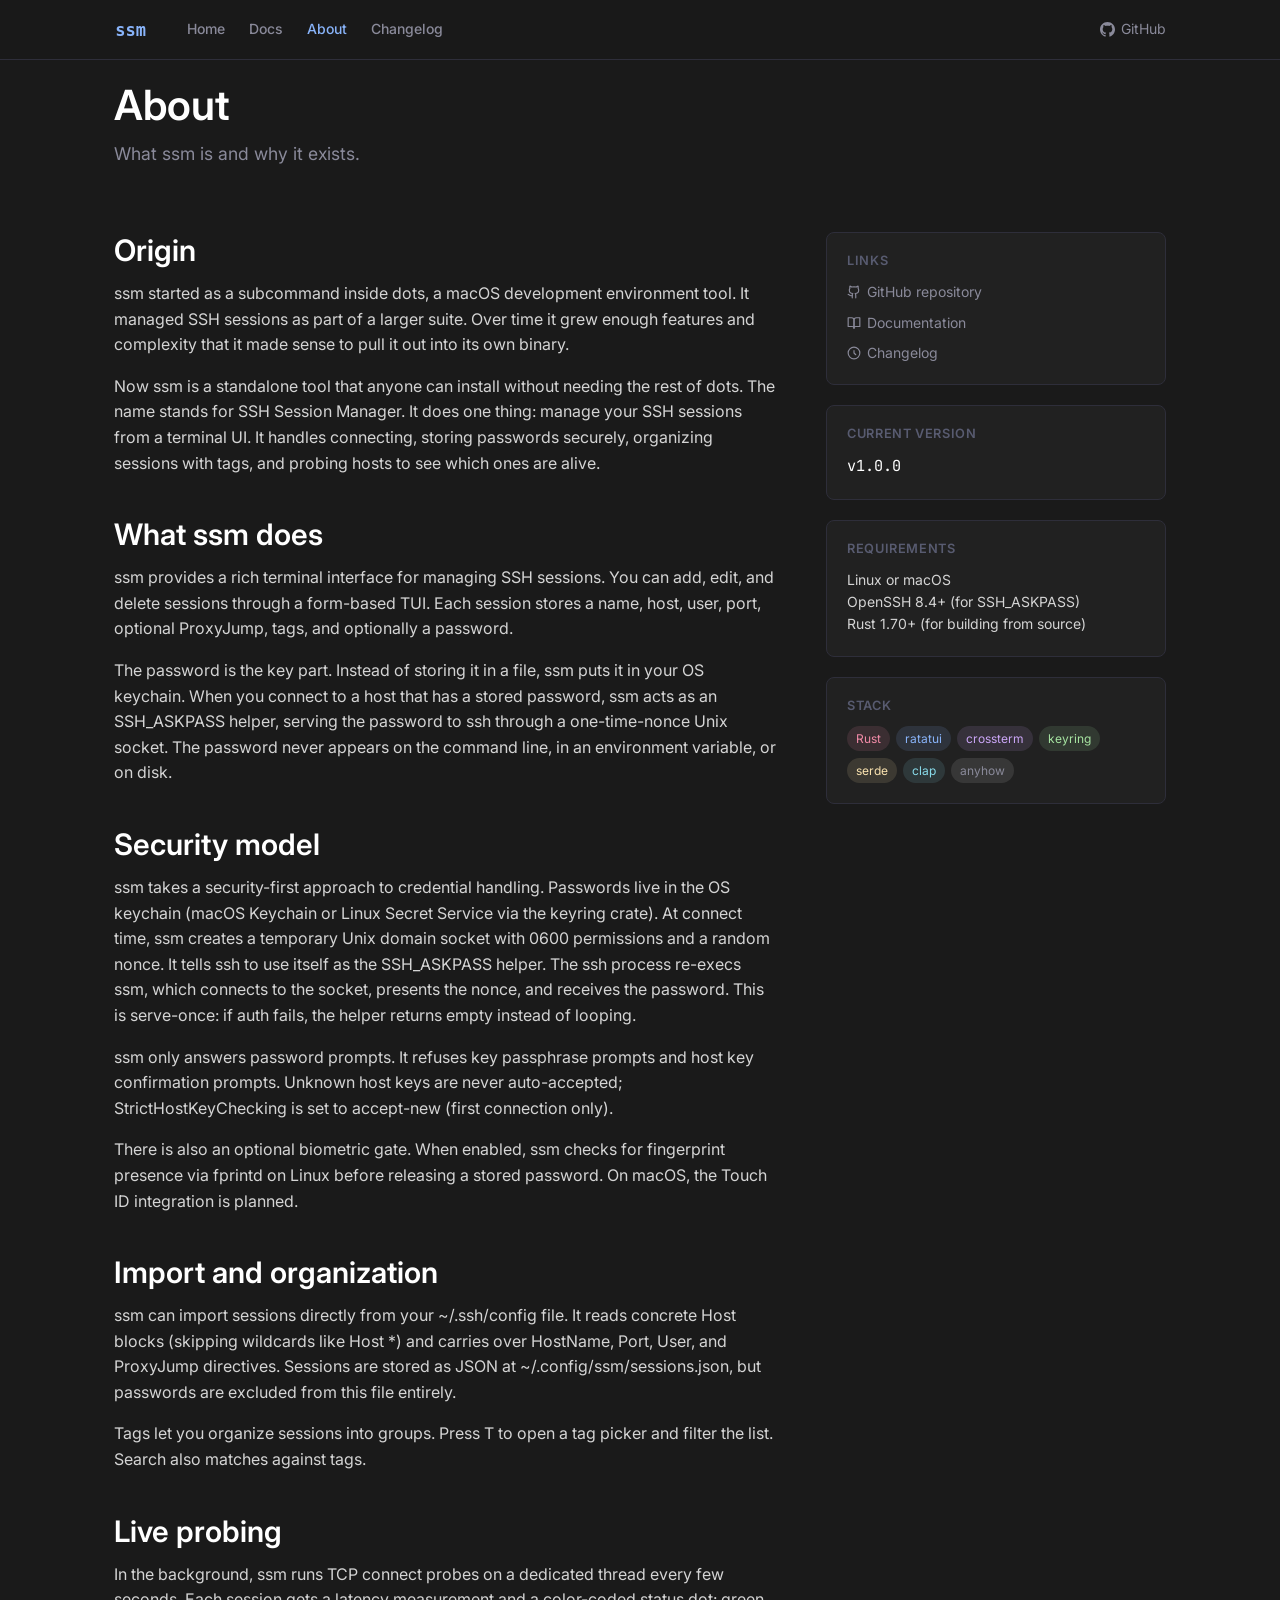
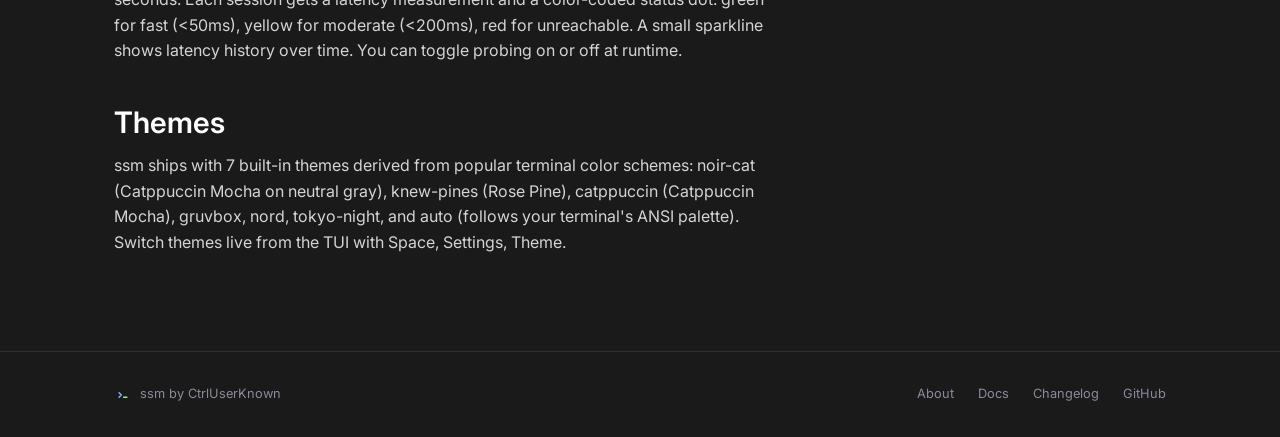
==== site/about.html @ 3d053a4e "Add GitHub Pages site with interactive TUI demo - 4-page static site (landing, about, docs, changelo" ====
<!DOCTYPE html>
<html lang="en">
<head>
  <meta charset="UTF-8">
  <meta name="viewport" content="width=device-width, initial-scale=1.0">
  <title>About — ssm</title>
  <meta name="description" content="ssm is a standalone SSH session manager TUI written in Rust. Learn what it does, how it works, and why it exists.">
  <meta name="theme-color" content="#1a1a1a">
  <link rel="icon" type="image/svg+xml" href="img/svg/ssm_favicons.svg">
  <link rel="preconnect" href="https://fonts.googleapis.com">
  <link rel="preconnect" href="https://fonts.gstatic.com" crossorigin>
  <link rel="stylesheet" href="css/style.css">
</head>
<body>

  <nav class="nav">
    <div class="nav__inner">
      <a href="index.html" class="nav__logo">
        <img src="img/svg/ssm_logo.svg" alt="ssm">
      </a>
      <div class="nav__menu">
        <div class="nav__links">
          <a href="index.html">Home</a>
          <a href="docs.html">Docs</a>
          <a href="about.html">About</a>
          <a href="changelog.html">Changelog</a>
        </div>
        <a href="https://github.com/CtrlUserKnown/ssm" class="nav__github" target="_blank" rel="noopener">
          <svg viewBox="0 0 24 24"><path d="M12 0c-6.626 0-12 5.373-12 12 0 5.302 3.438 9.8 8.207 11.387.599.111.793-.261.793-.577v-2.234c-3.338.726-4.033-1.416-4.033-1.416-.546-1.387-1.333-1.756-1.333-1.756-1.089-.745.083-.729.083-.729 1.205.084 1.839 1.237 1.839 1.237 1.07 1.834 2.807 1.304 3.492.997.107-.775.418-1.305.762-1.604-2.665-.305-5.467-1.334-5.467-5.931 0-1.311.469-2.381 1.236-3.221-.124-.303-.535-1.524.117-3.176 0 0 1.008-.322 3.301 1.23.957-.266 1.983-.399 3.003-.404 1.02.005 2.047.138 3.006.404 2.291-1.552 3.297-1.23 3.297-1.23.653 1.653.242 2.874.118 3.176.77.84 1.235 1.911 1.235 3.221 0 4.609-2.807 5.624-5.479 5.921.43.372.823 1.102.823 2.222v3.293c0 .319.192.694.801.576 4.765-1.589 8.199-6.086 8.199-11.386 0-6.627-5.373-12-12-12z"/></svg>
          GitHub
        </a>
      </div>
      <button class="nav__toggle" aria-label="Toggle menu" aria-expanded="false">
        <span></span>
        <span></span>
        <span></span>
      </button>
    </div>
  </nav>

  <main>
    <div class="container">
      <header class="page-header">
        <h1>About</h1>
        <p class="lead">What ssm is and why it exists.</p>
      </header>

      <div class="about-grid">
        <div class="about-main">

          <h2>Origin</h2>
          <p>ssm started as a subcommand inside dots, a macOS development environment tool. It managed SSH sessions as part of a larger suite. Over time it grew enough features and complexity that it made sense to pull it out into its own binary.</p>
          <p>Now ssm is a standalone tool that anyone can install without needing the rest of dots. The name stands for SSH Session Manager. It does one thing: manage your SSH sessions from a terminal UI. It handles connecting, storing passwords securely, organizing sessions with tags, and probing hosts to see which ones are alive.</p>

          <h2>What ssm does</h2>
          <p>ssm provides a rich terminal interface for managing SSH sessions. You can add, edit, and delete sessions through a form-based TUI. Each session stores a name, host, user, port, optional ProxyJump, tags, and optionally a password.</p>
          <p>The password is the key part. Instead of storing it in a file, ssm puts it in your OS keychain. When you connect to a host that has a stored password, ssm acts as an SSH_ASKPASS helper, serving the password to ssh through a one-time-nonce Unix socket. The password never appears on the command line, in an environment variable, or on disk.</p>

          <h2>Security model</h2>
          <p>ssm takes a security-first approach to credential handling. Passwords live in the OS keychain (macOS Keychain or Linux Secret Service via the keyring crate). At connect time, ssm creates a temporary Unix domain socket with 0600 permissions and a random nonce. It tells ssh to use itself as the SSH_ASKPASS helper. The ssh process re-execs ssm, which connects to the socket, presents the nonce, and receives the password. This is serve-once: if auth fails, the helper returns empty instead of looping.</p>
          <p>ssm only answers password prompts. It refuses key passphrase prompts and host key confirmation prompts. Unknown host keys are never auto-accepted; StrictHostKeyChecking is set to accept-new (first connection only).</p>
          <p>There is also an optional biometric gate. When enabled, ssm checks for fingerprint presence via fprintd on Linux before releasing a stored password. On macOS, the Touch ID integration is planned.</p>

          <h2>Import and organization</h2>
          <p>ssm can import sessions directly from your ~/.ssh/config file. It reads concrete Host blocks (skipping wildcards like Host *) and carries over HostName, Port, User, and ProxyJump directives. Sessions are stored as JSON at ~/.config/ssm/sessions.json, but passwords are excluded from this file entirely.</p>
          <p>Tags let you organize sessions into groups. Press T to open a tag picker and filter the list. Search also matches against tags.</p>

          <h2>Live probing</h2>
          <p>In the background, ssm runs TCP connect probes on a dedicated thread every few seconds. Each session gets a latency measurement and a color-coded status dot: green for fast (&lt;50ms), yellow for moderate (&lt;200ms), red for unreachable. A small sparkline shows latency history over time. You can toggle probing on or off at runtime.</p>

          <h2>Themes</h2>
          <p>ssm ships with 7 built-in themes derived from popular terminal color schemes: noir-cat (Catppuccin Mocha on neutral gray), knew-pines (Rose Pine), catppuccin (Catppuccin Mocha), gruvbox, nord, tokyo-night, and auto (follows your terminal's ANSI palette). Switch themes live from the TUI with Space, Settings, Theme.</p>

        </div>

        <aside class="about-aside">

          <div class="aside-card">
            <h4>Links</h4>
            <div class="aside-links">
              <a href="https://github.com/CtrlUserKnown/ssm" target="_blank" rel="noopener">
                <svg width="14" height="14" viewBox="0 0 24 24" fill="none" stroke="currentColor" stroke-width="2" stroke-linecap="round" stroke-linejoin="round"><path d="M15 22v-4a4.8 4.8 0 0 0-1-3.5c3 0 6-2 6-5.5.08-1.25-.27-2.48-1-3.5.28-1.15.28-2.35 0-3.5 0 0-1 0-3 1.5-2.64-.5-5.36-.5-8 0C6 2 5 2 5 2c-.3 1.15-.3 2.35 0 3.5A5.403 5.403 0 0 0 4 9c0 3.5 3 5.5 6 5.5-.39.49-.68 1.05-.85 1.65-.17.6-.22 1.23-.15 1.85v4"/><path d="M9 18c-4.51 2-5-2-7-2"/></svg>
                GitHub repository
              </a>
              <a href="docs.html">
                <svg width="14" height="14" viewBox="0 0 24 24" fill="none" stroke="currentColor" stroke-width="2" stroke-linecap="round" stroke-linejoin="round"><path d="M2 3h6a4 4 0 0 1 4 4v14a3 3 0 0 0-3-3H2z"/><path d="M22 3h-6a4 4 0 0 0-4 4v14a3 3 0 0 1 3-3h7z"/></svg>
                Documentation
              </a>
              <a href="changelog.html">
                <svg width="14" height="14" viewBox="0 0 24 24" fill="none" stroke="currentColor" stroke-width="2" stroke-linecap="round" stroke-linejoin="round"><path d="M12 8v4l3 3"/><circle cx="12" cy="12" r="10"/></svg>
                Changelog
              </a>
            </div>
          </div>

          <div class="aside-card">
            <h4>Current version</h4>
            <p style="font-family: 'JetBrains Mono', monospace; font-size: 0.95rem; color: #fff;">v1.0.0</p>
          </div>

          <div class="aside-card">
            <h4>Requirements</h4>
            <p>Linux or macOS</p>
            <p>OpenSSH 8.4+ (for SSH_ASKPASS)</p>
            <p>Rust 1.70+ (for building from source)</p>
          </div>

          <div class="aside-card">
            <h4>Stack</h4>
            <div style="display: flex; flex-wrap: wrap; gap: 0.4rem; margin-top: 0.25rem;">
              <span style="font-size: 0.75rem; padding: 0.2rem 0.55rem; border-radius: 99px; background: rgba(243, 139, 168, 0.12); color: var(--red);">Rust</span>
              <span style="font-size: 0.75rem; padding: 0.2rem 0.55rem; border-radius: 99px; background: rgba(137, 180, 250, 0.12); color: var(--blue);">ratatui</span>
              <span style="font-size: 0.75rem; padding: 0.2rem 0.55rem; border-radius: 99px; background: rgba(203, 166, 247, 0.12); color: var(--purple);">crossterm</span>
              <span style="font-size: 0.75rem; padding: 0.2rem 0.55rem; border-radius: 99px; background: rgba(166, 227, 161, 0.12); color: var(--green);">keyring</span>
              <span style="font-size: 0.75rem; padding: 0.2rem 0.55rem; border-radius: 99px; background: rgba(249, 226, 175, 0.12); color: var(--yellow);">serde</span>
              <span style="font-size: 0.75rem; padding: 0.2rem 0.55rem; border-radius: 99px; background: rgba(137, 222, 235, 0.12); color: var(--cyan);">clap</span>
              <span style="font-size: 0.75rem; padding: 0.2rem 0.55rem; border-radius: 99px; background: rgba(212, 212, 212, 0.12); color: var(--fg-muted);">anyhow</span>
            </div>
          </div>

        </aside>
      </div>
    </div>
  </main>

  <footer class="footer" role="contentinfo">
    <div class="container">
      <div class="footer__inner">
        <div class="footer__brand">
          <img src="img/svg/ssm_icon_color.svg" alt="" aria-hidden="true" width="18" height="18">
          <span class="footer__copy">ssm by CtrlUserKnown</span>
        </div>
        <nav class="footer__nav" aria-label="Footer navigation">
          <a href="about.html">About</a>
          <a href="docs.html">Docs</a>
          <a href="changelog.html">Changelog</a>
          <a href="https://github.com/CtrlUserKnown/ssm" target="_blank" rel="noopener noreferrer">GitHub</a>
        </nav>
      </div>
    </div>
  </footer>

  <script src="js/nav.js"></script>
</body>
</html>
---- site/css/style.css ----
/* ============================================================
   SSM – SSH Session Manager
   noir-cat theme · GitHub Pages
   ============================================================ */

@import url("https://fonts.googleapis.com/css2?family=Inter:wght@300;400;500;600;700&family=JetBrains+Mono:wght@400;500&display=swap");

/* ── Custom Properties ────────────────────────────────────── */

:root {
  --bg:            #1a1a1a;
  --bg-surface:    #212121;
  --bg-overlay:    #2a2a2a;
  --bg-selection:  #313244;
  --fg:            #d4d4d4;
  --fg-muted:      #8a8a9a;
  --fg-subtle:     #585b70;
  --border:        #2e2e3a;
  --blue:   #89b4fa;
  --purple: #cba6f7;
  --green:  #a6e3a1;
  --red:    #f38ba8;
  --yellow: #f9e2af;
  --cyan:   #89dceb;
  --accent: var(--blue);
  --nav-height:    60px;
  --container-max: 1100px;
  --radius:        8px;
  --radius-sm:     4px;
  --transition:    0.18s ease;
}

/* ── Reset & Base ─────────────────────────────────────────── */

*,
*::before,
*::after {
  box-sizing: border-box;
  margin: 0;
  padding: 0;
}

html {
  scroll-behavior: smooth;
  font-size: 16px;
}

body {
  font-family: "Inter", system-ui, -apple-system, sans-serif;
  background: var(--bg);
  color: var(--fg);
  line-height: 1.6;
  -webkit-font-smoothing: antialiased;
  -moz-osx-font-smoothing: grayscale;
}

a {
  color: var(--accent);
  text-decoration: none;
  transition: opacity var(--transition);
}

a:hover {
  opacity: 0.85;
}

img {
  max-width: 100%;
  display: block;
}

ul,
ol {
  list-style: none;
}

button {
  font-family: inherit;
  font-size: inherit;
  cursor: pointer;
  border: none;
  background: none;
}

input,
textarea {
  font-family: inherit;
  font-size: inherit;
}

::selection {
  background: var(--bg-selection);
}

/* ── Typography ───────────────────────────────────────────── */

h1, h2, h3, h4, h5, h6 {
  color: #fff;
  line-height: 1.25;
  font-weight: 600;
}

h1 {
  font-size: clamp(1.75rem, 4vw, 2.6rem);
}

h2 {
  font-size: clamp(1.35rem, 3vw, 1.85rem);
}

h3 {
  font-size: clamp(1.05rem, 2vw, 1.3rem);
}

h4 {
  font-size: 1.05rem;
}

p {
  color: var(--fg);
  margin-bottom: 1rem;
}

strong {
  color: #fff;
  font-weight: 600;
}

code,
kbd,
pre {
  font-family: "JetBrains Mono", ui-monospace, monospace;
}

code {
  background: var(--bg-overlay);
  color: var(--cyan);
  padding: 0.15em 0.4em;
  border-radius: var(--radius-sm);
  font-size: 0.875em;
}

pre {
  background: var(--bg-overlay);
  border: 1px solid var(--border);
  border-radius: var(--radius);
  padding: 1.25rem 1.5rem;
  overflow-x: auto;
  margin-bottom: 1.5rem;
}

pre code {
  background: none;
  padding: 0;
  color: var(--fg);
  font-size: 0.875rem;
  line-height: 1.75;
}

/* ── Layout ───────────────────────────────────────────────── */

.container {
  max-width: var(--container-max);
  margin: 0 auto;
  padding: 0 1.5rem;
}

.section {
  padding: 5rem 0;
}

.section-sm {
  padding: 3rem 0;
}

.divider {
  border-top: 1px solid var(--border);
  margin: 0;
}

/* ── Navigation ───────────────────────────────────────────── */

.nav {
  position: fixed;
  top: 0;
  left: 0;
  width: 100%;
  height: var(--nav-height);
  background: rgba(26, 26, 26, 0.9);
  backdrop-filter: blur(14px);
  -webkit-backdrop-filter: blur(14px);
  border-bottom: 1px solid var(--border);
  z-index: 200;
  display: flex;
  align-items: center;
}

.nav__inner {
  width: 100%;
  max-width: var(--container-max);
  margin: 0 auto;
  padding: 0 1.5rem;
  display: flex;
  justify-content: space-between;
  align-items: center;
}

.nav__logo img {
  height: 26px;
}

.nav__toggle {
  display: none;
  flex-direction: column;
  gap: 5px;
  background: none;
  border: none;
  cursor: pointer;
  padding: 8px;
}

.nav__toggle span {
  display: block;
  width: 20px;
  height: 2px;
  background: var(--fg);
  border-radius: 1px;
  transition: var(--transition);
}

.nav__menu {
  display: flex;
  justify-content: space-between;
  align-items: center;
  width: 100%;
}

.nav__links {
  display: flex;
  flex-direction: row;
  gap: 1.5rem;
  align-items: center;
}

.nav__links a {
  color: var(--fg-muted);
  font-size: 0.875rem;
  font-weight: 500;
  transition: color var(--transition);
  text-decoration: none;
}

.nav__links a:hover {
  color: var(--fg);
  opacity: 1;
}

.nav__links a.active {
  color: var(--blue);
}

.nav__github {
  display: flex;
  align-items: center;
  gap: 0.4rem;
  color: var(--fg-muted);
  font-size: 0.875rem;
  text-decoration: none;
  transition: color var(--transition);
}

.nav__github:hover {
  color: var(--fg);
  opacity: 1;
}

.nav__github svg {
  width: 15px;
  height: 15px;
  fill: currentColor;
}

/* ── Hero ─────────────────────────────────────────────────── */

.hero {
  padding-top: calc(var(--nav-height) + 4rem);
  padding-bottom: 5rem;
}

.hero__content {
  display: grid;
  grid-template-columns: 1fr 1fr;
  gap: 3rem;
  align-items: center;
}

.hero__left {
  /* left column */
}

.hero__eyebrow {
  display: flex;
  align-items: center;
  gap: 0.5rem;
  font-size: 0.8rem;
  color: var(--fg-muted);
  text-transform: uppercase;
  letter-spacing: 0.08em;
  margin-bottom: 1rem;
  font-weight: 500;
}

.hero__eyebrow .dot {
  width: 8px;
  height: 8px;
  border-radius: 50%;
  background: var(--green);
  animation: pulse 2s infinite;
}

.hero__title {
  margin-bottom: 1rem;
}

.hero__lede {
  font-size: 1.1rem;
  color: var(--fg-muted);
  max-width: 480px;
  margin-bottom: 2rem;
  line-height: 1.6;
}

.hero__lede strong {
  color: var(--fg);
}

.hero__actions {
  display: flex;
  gap: 0.75rem;
  flex-wrap: wrap;
}

.hero__install {
  display: flex;
  align-items: center;
  background: var(--bg-overlay);
  border: 1px solid var(--border);
  border-radius: var(--radius);
  padding: 0.5rem 0.75rem;
  margin-top: 1.5rem;
  max-width: 100%;
}

.hero__install-prompt {
  color: var(--green);
  font-family: "JetBrains Mono", monospace;
  margin-right: 0.5rem;
  font-size: 0.875rem;
  flex-shrink: 0;
}

.hero__install code {
  background: none;
  color: var(--fg);
  font-size: 0.8rem;
  white-space: nowrap;
  overflow: hidden;
  text-overflow: ellipsis;
}

.hero__install-copy {
  background: transparent;
  border: 1px solid var(--border);
  color: var(--fg-muted);
  border-radius: var(--radius-sm);
  padding: 0.25rem 0.6rem;
  font-size: 0.75rem;
  cursor: pointer;
  margin-left: 0.5rem;
  flex-shrink: 0;
  transition: color var(--transition), border-color var(--transition);
}

.hero__install-copy:hover {
  color: var(--fg);
  border-color: var(--fg-subtle);
}

.hero__right {
  /* right column – TUI demo */
}

/* ── Buttons ──────────────────────────────────────────────── */

.btn {
  display: inline-flex;
  align-items: center;
  justify-content: center;
  padding: 0.6rem 1.25rem;
  border-radius: var(--radius);
  font-size: 0.9rem;
  font-weight: 500;
  transition: opacity var(--transition), border-color var(--transition), color var(--transition);
  cursor: pointer;
  text-decoration: none;
  border: none;
}

.btn-primary {
  background: var(--blue);
  color: #0a0e17;
  border: none;
}

.btn-primary:hover {
  opacity: 0.9;
  color: #0a0e17;
}

.btn-secondary {
  background: transparent;
  color: var(--fg);
  border: 1px solid var(--border);
}

.btn-secondary:hover {
  border-color: var(--fg-subtle);
  color: #fff;
}

/* ── Feature Cards ────────────────────────────────────────── */

.section-heading {
  font-size: clamp(1.35rem, 3vw, 1.85rem);
  color: #fff;
  margin-bottom: 0.5rem;
}

.section-sub {
  color: var(--fg-muted);
  margin-bottom: 2.5rem;
}

.grid-3 {
  display: grid;
  grid-template-columns: repeat(3, 1fr);
  gap: 1.25rem;
}

.card {
  background: var(--bg-surface);
  border: 1px solid var(--border);
  border-radius: var(--radius);
  padding: 1.5rem;
  transition: border-color var(--transition), background var(--transition);
}

.card:hover {
  border-color: var(--fg-subtle);
  background: #242424;
}

.card__icon {
  width: 38px;
  height: 38px;
  border-radius: 7px;
  display: flex;
  align-items: center;
  justify-content: center;
  margin-bottom: 1rem;
  font-size: 1.1rem;
}

.card__icon--blue {
  background: rgba(137, 180, 250, 0.1);
  color: var(--blue);
}

.card__icon--purple {
  background: rgba(203, 166, 247, 0.1);
  color: var(--purple);
}

.card__icon--green {
  background: rgba(166, 227, 161, 0.1);
  color: var(--green);
}

.card__icon--yellow {
  background: rgba(249, 226, 175, 0.1);
  color: var(--yellow);
}

.card__icon--cyan {
  background: rgba(137, 222, 235, 0.1);
  color: var(--cyan);
}

.card__icon--red {
  background: rgba(243, 139, 168, 0.1);
  color: var(--red);
}

.card h3 {
  font-size: 1.05rem;
  margin-bottom: 0.5rem;
}

.card p {
  font-size: 0.875rem;
  color: var(--fg-muted);
  margin-bottom: 0;
}

/* ── Tool Stack ───────────────────────────────────────────── */

.tool-list {
  border-top: 1px solid var(--border);
}

.tool-item {
  display: flex;
  justify-content: space-between;
  align-items: center;
  padding: 1rem 0;
  border-bottom: 1px solid var(--border);
}

.tool-name {
  font-family: "JetBrains Mono", monospace;
  font-size: 0.9rem;
  color: #fff;
  font-weight: 500;
}

.tool-desc {
  font-size: 0.85rem;
  color: var(--fg-muted);
}

/* ── CTA ──────────────────────────────────────────────────── */

.cta-block {
  text-align: center;
  padding: 3rem 0;
}

.cta-block h2 {
  margin-bottom: 0.5rem;
}

.cta-block p {
  color: var(--fg-muted);
  margin-bottom: 1.5rem;
}

/* ── Footer ───────────────────────────────────────────────── */

.footer {
  border-top: 1px solid var(--border);
  padding: 2rem 0;
}

.footer__inner {
  display: flex;
  justify-content: space-between;
  align-items: center;
}

.footer__brand {
  display: flex;
  align-items: center;
  gap: 0.5rem;
}

.footer__copy {
  font-size: 0.8rem;
  color: var(--fg-muted);
}

.footer__nav {
  display: flex;
  gap: 1.5rem;
}

.footer__nav a {
  font-size: 0.8rem;
  color: var(--fg-muted);
  text-decoration: none;
  transition: color var(--transition);
}

.footer__nav a:hover {
  color: var(--fg);
}

/* ── About Page ───────────────────────────────────────────── */

.page-header {
  padding: 5rem 0 3rem;
}

.page-header h1 {
  margin-bottom: 0.5rem;
}

.page-header .lead {
  color: var(--fg-muted);
  font-size: 1.1rem;
}

.about-grid {
  display: grid;
  grid-template-columns: 1fr 340px;
  gap: 3rem;
  padding-bottom: 5rem;
}

.about-main h2 {
  margin-top: 2.5rem;
  margin-bottom: 0.75rem;
}

.about-main h2:first-child {
  margin-top: 0;
}

.about-main p {
  margin-bottom: 1rem;
}

.about-aside {
  display: flex;
  flex-direction: column;
  gap: 1.25rem;
}

.aside-card {
  background: var(--bg-surface);
  border: 1px solid var(--border);
  border-radius: var(--radius);
  padding: 1.25rem;
}

.aside-card h4 {
  font-size: 0.8rem;
  text-transform: uppercase;
  letter-spacing: 0.05em;
  color: var(--fg-subtle);
  margin-bottom: 0.75rem;
}

.aside-card p {
  font-size: 0.875rem;
  margin-bottom: 0;
}

.aside-links {
  display: flex;
  flex-direction: column;
  gap: 0.5rem;
}

.aside-links a {
  display: flex;
  align-items: center;
  gap: 0.4rem;
  font-size: 0.875rem;
  color: var(--fg-muted);
  text-decoration: none;
  transition: color var(--transition);
}

.aside-links a:hover {
  color: var(--fg);
}

/* ── Docs Page ────────────────────────────────────────────── */

.docs-layout {
  display: grid;
  grid-template-columns: 220px 1fr;
  gap: 3rem;
  padding-top: var(--nav-height);
  min-height: 100vh;
}

.docs-sidebar {
  position: sticky;
  top: calc(var(--nav-height) + 2rem);
  align-self: start;
  padding: 2rem 0;
}

.docs-sidebar h4 {
  font-size: 0.7rem;
  text-transform: uppercase;
  letter-spacing: 0.05em;
  color: var(--fg-subtle);
  margin-bottom: 0.5rem;
  margin-top: 1.5rem;
}

.docs-sidebar h4:first-child {
  margin-top: 0;
}

.docs-sidebar a {
  display: block;
  font-size: 0.85rem;
  color: var(--fg-muted);
  padding: 0.3rem 0;
  border-left: 2px solid transparent;
  padding-left: 0.75rem;
  text-decoration: none;
  transition: color var(--transition);
}

.docs-sidebar a:hover {
  color: var(--fg);
}

.docs-sidebar a.active {
  color: var(--blue);
  border-left-color: var(--blue);
}

.docs-content {
  padding: 2rem 0 5rem;
}

.docs-content section {
  margin-bottom: 3rem;
}

.docs-content section h2 {
  margin-bottom: 1rem;
  scroll-margin-top: calc(var(--nav-height) + 1.5rem);
}

.docs-content section h3 {
  margin-top: 1.5rem;
  margin-bottom: 0.75rem;
}

.docs-content table {
  width: 100%;
  border-collapse: collapse;
  margin-bottom: 1.5rem;
}

.docs-content table th {
  background: var(--bg-overlay);
  color: #fff;
  text-align: left;
  padding: 0.6rem 0.75rem;
  font-size: 0.8rem;
  text-transform: uppercase;
  letter-spacing: 0.03em;
}

.docs-content table td {
  padding: 0.6rem 0.75rem;
  border-bottom: 1px solid var(--border);
  font-size: 0.875rem;
}

.docs-content table tr:hover td {
  background: rgba(255, 255, 255, 0.02);
}

/* ── Callouts ─────────────────────────────────────────────── */

.callout {
  border-left: 3px solid;
  border-radius: 0 var(--radius-sm) var(--radius-sm) 0;
  padding: 1rem 1.25rem;
  margin-bottom: 1.5rem;
  font-size: 0.875rem;
}

.callout--info {
  border-color: var(--blue);
  background: rgba(137, 180, 250, 0.05);
}

.callout--tip {
  border-color: var(--green);
  background: rgba(166, 227, 161, 0.05);
}

.callout--warn {
  border-color: var(--yellow);
  background: rgba(249, 226, 175, 0.05);
}

/* ── Changelog Page ───────────────────────────────────────── */

.changelog-loading {
  text-align: center;
  padding: 5rem 0;
  color: var(--fg-muted);
}

.changelog-entry {
  margin-bottom: 3rem;
}

.changelog-version {
  display: flex;
  align-items: center;
  gap: 0.75rem;
  margin-bottom: 1rem;
}

.changelog-version h2 {
  font-size: 1.5rem;
}

.changelog-date {
  font-size: 0.875rem;
  color: var(--fg-muted);
}

.changelog-section {
  margin-bottom: 1.5rem;
}

.changelog-section h3 {
  font-size: 1rem;
  margin-bottom: 0.5rem;
}

.changelog-section ul {
  padding-left: 1.25rem;
  list-style: disc;
}

.changelog-section li {
  font-size: 0.9rem;
  color: var(--fg);
  margin-bottom: 0.4rem;
  line-height: 1.5;
}

.changelog-badge {
  display: inline-block;
  font-size: 0.7rem;
  font-weight: 600;
  text-transform: uppercase;
  letter-spacing: 0.03em;
  padding: 0.15rem 0.5rem;
  border-radius: 99px;
}

.changelog-badge--added {
  background: rgba(166, 227, 161, 0.14);
  color: var(--green);
}

.changelog-badge--changed {
  background: rgba(137, 180, 250, 0.14);
  color: var(--blue);
}

.changelog-badge--fixed {
  background: rgba(249, 226, 175, 0.14);
  color: var(--yellow);
}

.changelog-badge--removed {
  background: rgba(243, 139, 168, 0.14);
  color: var(--red);
}

.changelog-badge--security {
  background: rgba(203, 166, 247, 0.14);
  color: var(--purple);
}

/* ── Interactive TUI Demo ─────────────────────────────────── */

.tui-demo {
  position: relative;
  border-radius: 10px;
  overflow: hidden;
  box-shadow: 0 24px 64px rgba(0, 0, 0, 0.55);
  border: 1px solid var(--border);
}

.tui-demo__bar {
  display: flex;
  align-items: center;
  height: 36px;
  padding: 0 12px;
  background: #0e0e0e;
  border-bottom: 1px solid var(--border);
}

.tui-demo__dots {
  display: flex;
  gap: 6px;
  margin-right: auto;
}

.tui-demo__dot {
  width: 12px;
  height: 12px;
  border-radius: 50%;
}

.tui-demo__dot--red {
  background: #f38ba8;
}

.tui-demo__dot--yellow {
  background: #f9e2af;
}

.tui-demo__dot--green {
  background: #a6e3a1;
}

.tui-demo__title {
  position: absolute;
  left: 50%;
  transform: translateX(-50%);
  font-family: "JetBrains Mono", monospace;
  font-size: 0.75rem;
  color: var(--fg-subtle);
}

.tui-demo__body {
  background: #0e0e0e;
  padding: 1rem;
  font-family: "JetBrains Mono", monospace;
  font-size: 0.7rem;
  line-height: 1.6;
  min-height: 320px;
  color: var(--fg);
}

.tui-header {
  display: flex;
  justify-content: space-between;
  padding-bottom: 0.5rem;
  border-bottom: 1px solid var(--border);
  margin-bottom: 0.75rem;
  color: var(--fg-muted);
  font-size: 0.65rem;
  text-transform: uppercase;
  letter-spacing: 0.04em;
}

.tui-sessions {
  display: flex;
  flex-direction: column;
  gap: 0.15rem;
}

.tui-session {
  display: grid;
  grid-template-columns: 14px 100px 1fr 70px 50px 80px 1fr;
  gap: 0.5rem;
  padding: 0.2rem 0.4rem;
  border-radius: 3px;
  cursor: pointer;
  transition: background 0.12s;
}

.tui-session:hover {
  background: rgba(137, 180, 250, 0.06);
}

.tui-session.selected {
  background: rgba(137, 180, 250, 0.12);
}

.tui-session .dot {
  width: 8px;
  height: 8px;
  border-radius: 50%;
  margin-top: 3px;
}

.tui-session .dot--green {
  background: var(--green);
}

.tui-session .dot--yellow {
  background: var(--yellow);
}

.tui-session .dot--red {
  background: var(--red);
}

.tui-session .dot--gray {
  background: var(--fg-subtle);
}

.tui-session .name {
  color: #fff;
}

.tui-session .host {
  color: var(--fg-muted);
}

.tui-session .user {
  color: var(--fg-muted);
}

.tui-session .port {
  color: var(--fg-subtle);
}

.tui-session .tags {
  display: flex;
  gap: 0.25rem;
}

.tui-session .tag {
  font-size: 0.6rem;
  padding: 0.05rem 0.35rem;
  border-radius: 3px;
  background: rgba(137, 180, 250, 0.1);
  color: var(--blue);
}

.tui-session .latency {
  color: var(--fg-subtle);
  font-size: 0.65rem;
}

.tui-sparkline {
  display: flex;
  gap: 1px;
  align-items: flex-end;
  height: 12px;
}

.tui-sparkline span {
  width: 3px;
  border-radius: 1px;
  transition: height 0.3s;
}

.tui-footer {
  display: flex;
  justify-content: space-between;
  padding-top: 0.5rem;
  border-top: 1px solid var(--border);
  margin-top: 0.75rem;
  color: var(--fg-subtle);
  font-size: 0.6rem;
}

.tui-footer kbd {
  background: var(--bg-overlay);
  padding: 0.1rem 0.3rem;
  border-radius: 2px;
  border: 1px solid var(--border);
  font-family: "JetBrains Mono", monospace;
}

/* ── Animations ───────────────────────────────────────────── */

@keyframes pulse {
  0%, 100% { opacity: 1; }
  50% { opacity: 0.5; }
}

@keyframes blink {
  0%, 100% { opacity: 1; }
  50% { opacity: 0; }
}

/* ── Responsive · 900px ──────────────────────────────────── */

@media (max-width: 900px) {
  .hero__content {
    grid-template-columns: 1fr;
  }

  .hero__right {
    margin-top: 2rem;
  }

  .grid-3 {
    grid-template-columns: repeat(2, 1fr);
  }

  .about-grid {
    grid-template-columns: 1fr;
  }

  .about-aside {
    order: -1;
  }

  .docs-layout {
    grid-template-columns: 180px 1fr;
  }
}

/* ── Responsive · 720px ──────────────────────────────────── */

@media (max-width: 720px) {
  .nav__toggle {
    display: flex;
  }

  .nav__menu {
    display: none;
    position: fixed;
    top: var(--nav-height);
    left: 0;
    right: 0;
    background: rgba(26, 26, 26, 0.98);
    backdrop-filter: blur(14px);
    -webkit-backdrop-filter: blur(14px);
    border-bottom: 1px solid var(--border);
    padding: 1rem 1.5rem;
    flex-direction: column;
    gap: 0.5rem;
  }

  .nav__menu.open {
    display: flex;
  }

  .nav__links {
    flex-direction: column;
    gap: 0;
  }

  .nav__links a {
    padding: 0.6rem 0;
    font-size: 1rem;
  }

  .nav__github {
    display: none;
  }

  .grid-3 {
    grid-template-columns: 1fr;
  }

  .tool-item {
    flex-direction: column;
    align-items: flex-start;
    gap: 0.25rem;
  }

  .footer__inner {
    flex-direction: column;
    gap: 1rem;
    text-align: center;
  }

  .footer__nav {
    flex-wrap: wrap;
    justify-content: center;
  }

  .docs-layout {
    grid-template-columns: 1fr;
  }

  .docs-sidebar {
    position: static;
    display: none;
  }

  .tui-session {
    grid-template-columns: 10px 80px 1fr 60px 1fr;
  }

  .tui-session .port,
  .tui-session .latency {
    display: none;
  }
}

/* ── Responsive · 480px ──────────────────────────────────── */

@media (max-width: 480px) {
  .hero__install code {
    font-size: 0.7rem;
  }

  .hero__actions {
    flex-direction: column;
  }

  .hero__actions .btn {
    width: 100%;
  }

  .tui-demo__body {
    padding: 0.5rem;
    font-size: 0.6rem;
  }
}
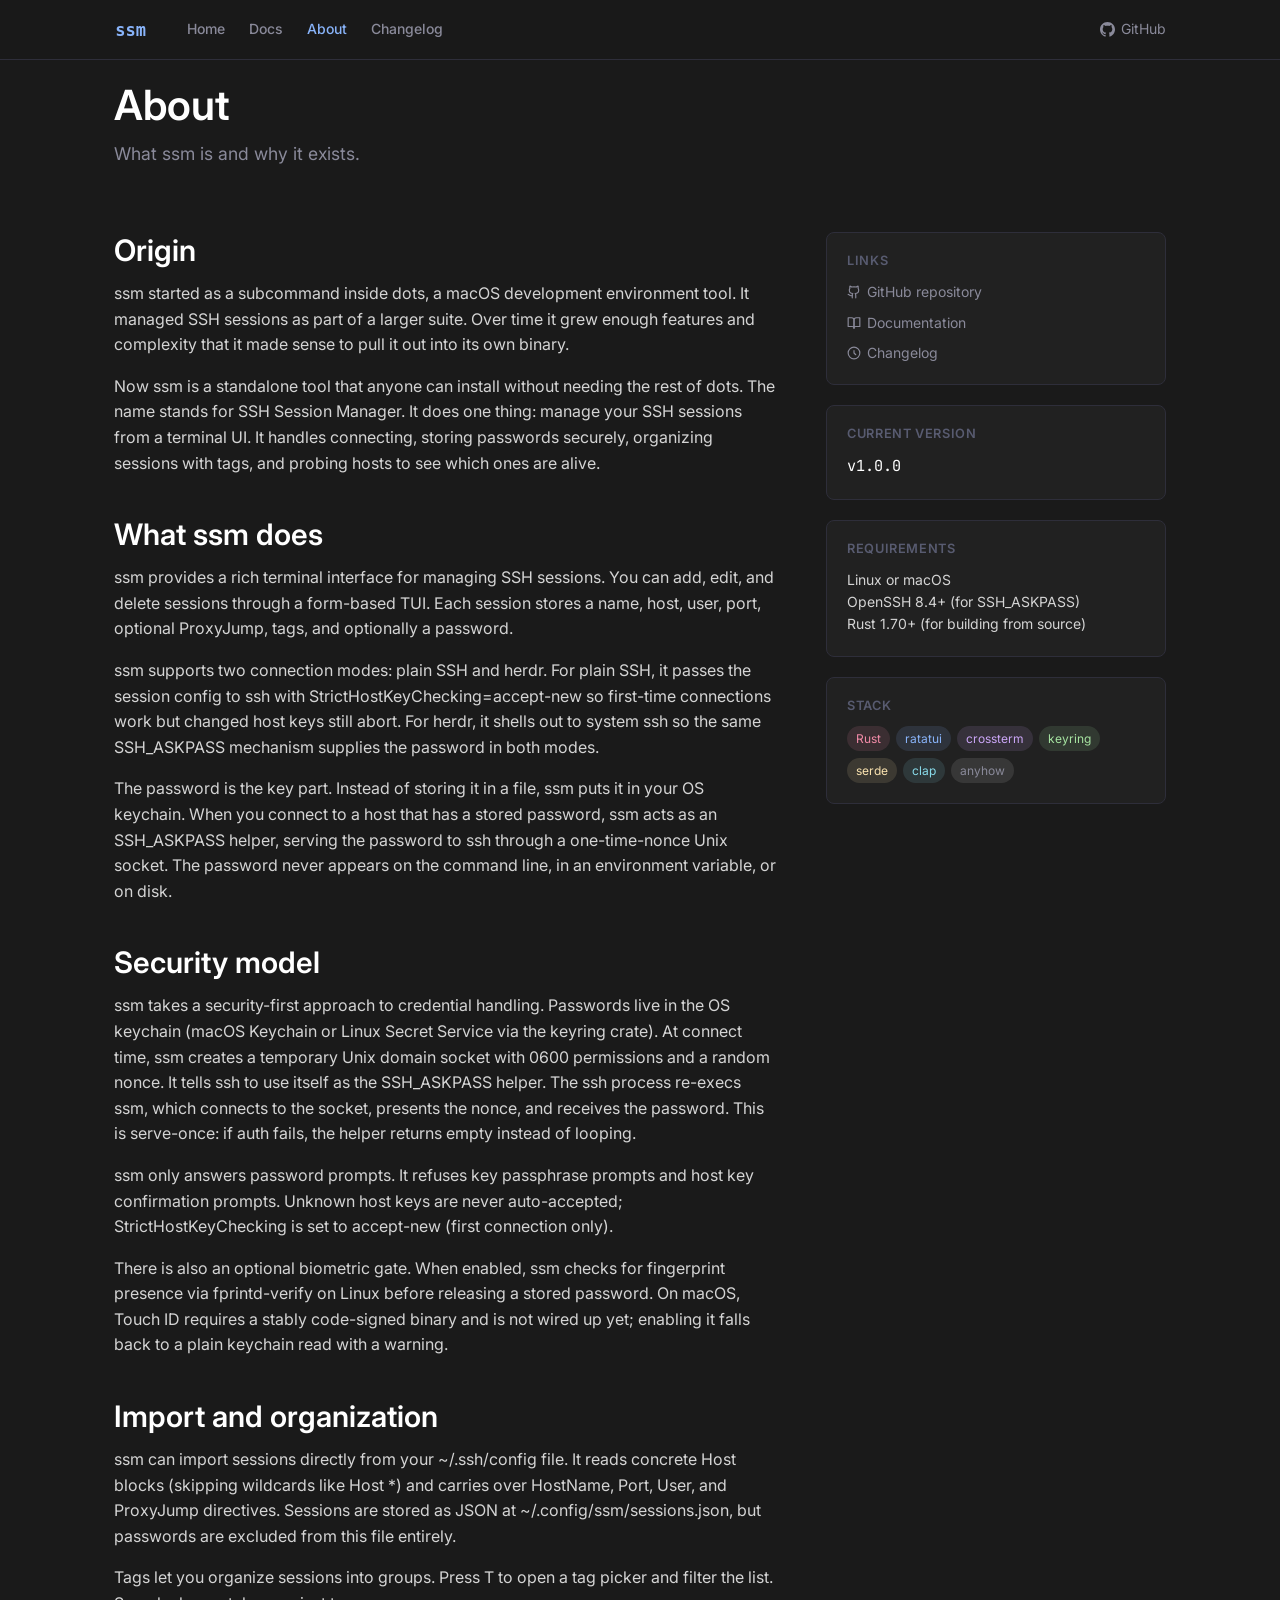
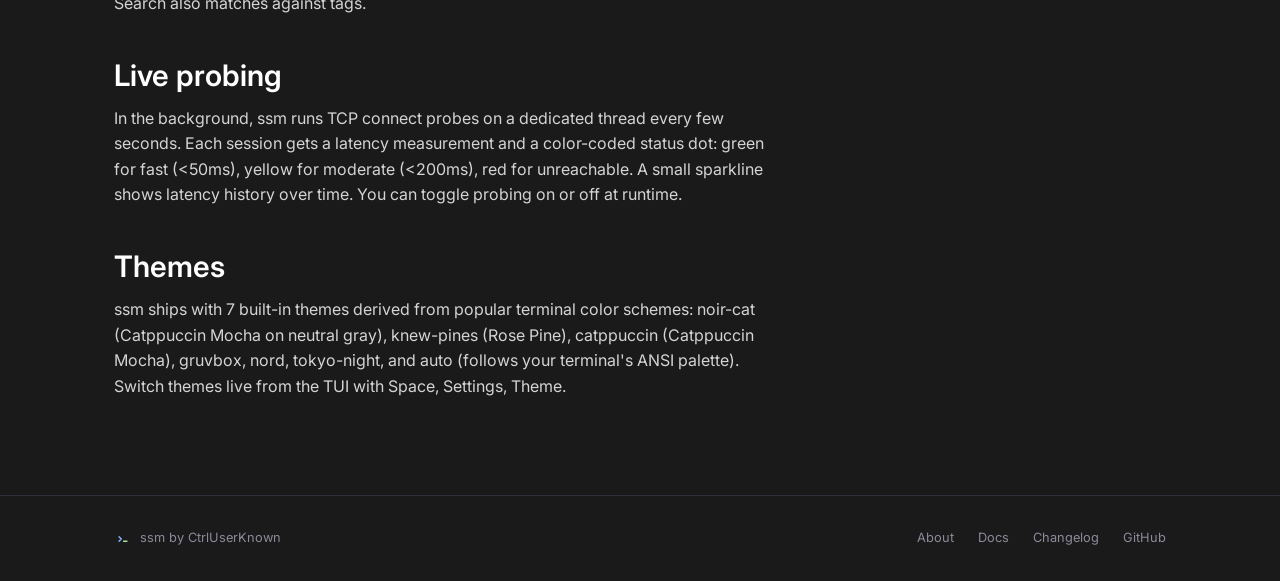
==== commit a04275c1: "Fix TUI demo CSS to match demo.js class names, update docs with full keybindings - Replace old .tui-" ====
--- a/site/about.html
+++ b/site/about.html
@@ -54,12 +54,13 @@
 
           <h2>What ssm does</h2>
           <p>ssm provides a rich terminal interface for managing SSH sessions. You can add, edit, and delete sessions through a form-based TUI. Each session stores a name, host, user, port, optional ProxyJump, tags, and optionally a password.</p>
+          <p>ssm supports two connection modes: plain SSH and herdr. For plain SSH, it passes the session config to ssh with StrictHostKeyChecking=accept-new so first-time connections work but changed host keys still abort. For herdr, it shells out to system ssh so the same SSH_ASKPASS mechanism supplies the password in both modes.</p>
           <p>The password is the key part. Instead of storing it in a file, ssm puts it in your OS keychain. When you connect to a host that has a stored password, ssm acts as an SSH_ASKPASS helper, serving the password to ssh through a one-time-nonce Unix socket. The password never appears on the command line, in an environment variable, or on disk.</p>
 
           <h2>Security model</h2>
           <p>ssm takes a security-first approach to credential handling. Passwords live in the OS keychain (macOS Keychain or Linux Secret Service via the keyring crate). At connect time, ssm creates a temporary Unix domain socket with 0600 permissions and a random nonce. It tells ssh to use itself as the SSH_ASKPASS helper. The ssh process re-execs ssm, which connects to the socket, presents the nonce, and receives the password. This is serve-once: if auth fails, the helper returns empty instead of looping.</p>
           <p>ssm only answers password prompts. It refuses key passphrase prompts and host key confirmation prompts. Unknown host keys are never auto-accepted; StrictHostKeyChecking is set to accept-new (first connection only).</p>
-          <p>There is also an optional biometric gate. When enabled, ssm checks for fingerprint presence via fprintd on Linux before releasing a stored password. On macOS, the Touch ID integration is planned.</p>
+          <p>There is also an optional biometric gate. When enabled, ssm checks for fingerprint presence via fprintd-verify on Linux before releasing a stored password. On macOS, Touch ID requires a stably code-signed binary and is not wired up yet; enabling it falls back to a plain keychain read with a warning.</p>
 
           <h2>Import and organization</h2>
           <p>ssm can import sessions directly from your ~/.ssh/config file. It reads concrete Host blocks (skipping wildcards like Host *) and carries over HostName, Port, User, and ProxyJump directives. Sessions are stored as JSON at ~/.config/ssm/sessions.json, but passwords are excluded from this file entirely.</p>
--- a/site/css/style.css
+++ b/site/css/style.css
@@ -932,136 +932,320 @@
 
 .tui-demo__body {
   background: #0e0e0e;
-  padding: 1rem;
+  padding: 0;
   font-family: "JetBrains Mono", monospace;
   font-size: 0.7rem;
   line-height: 1.6;
   min-height: 320px;
   color: var(--fg);
-}
-
-.tui-header {
+  overflow: hidden;
+}
+
+/* ssm TUI rendered by demo.js */
+
+.ssm-tui {
+  --ssm-accent: #89b4fa;
+  --ssm-bg: #0e0e0e;
+  display: flex;
+  flex-direction: column;
+  height: 100%;
+  padding: 0.75rem 1rem;
+}
+
+.ssm-header {
   display: flex;
   justify-content: space-between;
+  align-items: center;
   padding-bottom: 0.5rem;
   border-bottom: 1px solid var(--border);
-  margin-bottom: 0.75rem;
-  color: var(--fg-muted);
+  margin-bottom: 0.5rem;
   font-size: 0.65rem;
+  color: var(--fg-muted);
+}
+
+.ssm-header-title {
+  color: #fff;
+  font-weight: 500;
+}
+
+.ssm-version {
+  color: var(--fg-subtle);
+  font-weight: 400;
+}
+
+.ssm-header-theme {
+  color: var(--ssm-accent);
   text-transform: uppercase;
   letter-spacing: 0.04em;
-}
-
-.tui-sessions {
-  display: flex;
-  flex-direction: column;
-  gap: 0.15rem;
-}
-
-.tui-session {
+  font-size: 0.6rem;
+}
+
+.ssm-list-header {
   display: grid;
-  grid-template-columns: 14px 100px 1fr 70px 50px 80px 1fr;
-  gap: 0.5rem;
+  grid-template-columns: 16px 90px 1fr 80px 90px 1fr;
+  gap: 0.4rem;
+  padding: 0.3rem 0.4rem;
+  font-size: 0.6rem;
+  color: var(--fg-subtle);
+  text-transform: uppercase;
+  letter-spacing: 0.04em;
+  border-bottom: 1px solid var(--border);
+}
+
+.ssm-list-body {
+  flex: 1;
+  overflow-y: auto;
+  overflow-x: hidden;
+}
+
+.ssm-row {
+  display: grid;
+  grid-template-columns: 16px 90px 1fr 80px 90px 1fr;
+  gap: 0.4rem;
   padding: 0.2rem 0.4rem;
   border-radius: 3px;
   cursor: pointer;
-  transition: background 0.12s;
-}
-
-.tui-session:hover {
+  transition: background 0.1s;
+  align-items: center;
+  font-size: 0.65rem;
+}
+
+.ssm-row:hover {
   background: rgba(137, 180, 250, 0.06);
 }
 
-.tui-session.selected {
-  background: rgba(137, 180, 250, 0.12);
-}
-
-.tui-session .dot {
-  width: 8px;
-  height: 8px;
+.ssm-row-selected {
+  background: rgba(137, 180, 250, 0.12) !important;
+}
+
+.ssm-cell-status {
+  display: flex;
+  align-items: center;
+  justify-content: center;
+}
+
+.ssm-dot {
+  width: 7px;
+  height: 7px;
   border-radius: 50%;
-  margin-top: 3px;
-}
-
-.tui-session .dot--green {
-  background: var(--green);
-}
-
-.tui-session .dot--yellow {
-  background: var(--yellow);
-}
-
-.tui-session .dot--red {
-  background: var(--red);
-}
-
-.tui-session .dot--gray {
-  background: var(--fg-subtle);
-}
-
-.tui-session .name {
+  flex-shrink: 0;
+}
+
+.ssm-cell-name {
   color: #fff;
-}
-
-.tui-session .host {
-  color: var(--fg-muted);
-}
-
-.tui-session .user {
-  color: var(--fg-muted);
-}
-
-.tui-session .port {
+  font-weight: 500;
+  overflow: hidden;
+  text-overflow: ellipsis;
+  white-space: nowrap;
+}
+
+.ssm-cell-host {
+  color: var(--fg-muted);
+  overflow: hidden;
+  text-overflow: ellipsis;
+  white-space: nowrap;
+}
+
+.ssm-cell-user {
+  color: var(--fg-muted);
+  overflow: hidden;
+  text-overflow: ellipsis;
+  white-space: nowrap;
+}
+
+.ssm-port {
   color: var(--fg-subtle);
 }
 
-.tui-session .tags {
-  display: flex;
-  gap: 0.25rem;
-}
-
-.tui-session .tag {
-  font-size: 0.6rem;
-  padding: 0.05rem 0.35rem;
+.ssm-cell-tags {
+  display: flex;
+  gap: 0.2rem;
+  flex-wrap: nowrap;
+  overflow: hidden;
+}
+
+.ssm-tag {
+  font-size: 0.55rem;
+  padding: 0.05rem 0.3rem;
   border-radius: 3px;
   background: rgba(137, 180, 250, 0.1);
-  color: var(--blue);
-}
-
-.tui-session .latency {
-  color: var(--fg-subtle);
-  font-size: 0.65rem;
-}
-
-.tui-sparkline {
+  color: var(--ssm-accent);
+  white-space: nowrap;
+  flex-shrink: 0;
+}
+
+.ssm-cell-spark {
+  display: flex;
+  align-items: center;
+  gap: 0.4rem;
+  overflow: hidden;
+}
+
+.ssm-sparkline {
   display: flex;
   gap: 1px;
   align-items: flex-end;
   height: 12px;
-}
-
-.tui-sparkline span {
+  flex-shrink: 0;
+}
+
+.ssm-spark-bar {
   width: 3px;
   border-radius: 1px;
-  transition: height 0.3s;
-}
-
-.tui-footer {
+  transition: height 0.3s ease;
+}
+
+.ssm-latency {
+  font-size: 0.6rem;
+  color: var(--fg-subtle);
+  white-space: nowrap;
+}
+
+.ssm-latency-down {
+  color: var(--red);
+}
+
+.ssm-footer {
   display: flex;
   justify-content: space-between;
+  align-items: center;
   padding-top: 0.5rem;
   border-top: 1px solid var(--border);
-  margin-top: 0.75rem;
+  margin-top: 0.5rem;
+  font-size: 0.6rem;
   color: var(--fg-subtle);
-  font-size: 0.6rem;
-}
-
-.tui-footer kbd {
+}
+
+.ssm-footer-keys kbd {
   background: var(--bg-overlay);
-  padding: 0.1rem 0.3rem;
+  padding: 0.05rem 0.25rem;
   border-radius: 2px;
   border: 1px solid var(--border);
   font-family: "JetBrains Mono", monospace;
+  font-size: 0.55rem;
+  margin: 0 0.1rem;
+}
+
+.ssm-footer-theme {
+  color: var(--ssm-accent);
+  text-transform: uppercase;
+  letter-spacing: 0.04em;
+  font-size: 0.55rem;
+}
+
+.ssm-highlight {
+  background: rgba(249, 226, 175, 0.25);
+  color: #fff;
+  border-radius: 2px;
+  padding: 0 1px;
+}
+
+.ssm-flash {
+  position: absolute;
+  bottom: 0;
+  left: 0;
+  right: 0;
+  background: rgba(166, 227, 161, 0.12);
+  color: var(--green);
+  padding: 0.4rem 0.75rem;
+  font-size: 0.6rem;
+  border-top: 1px solid rgba(166, 227, 161, 0.2);
+  animation: flash-in 0.15s ease;
+}
+
+@keyframes flash-in {
+  from { opacity: 0; transform: translateY(4px); }
+  to { opacity: 1; transform: translateY(0); }
+}
+
+.ssm-actions-overlay {
+  position: absolute;
+  inset: 0;
+  background: rgba(0, 0, 0, 0.6);
+  display: flex;
+  align-items: center;
+  justify-content: center;
+  z-index: 10;
+  animation: fade-in 0.12s ease;
+}
+
+@keyframes fade-in {
+  from { opacity: 0; }
+  to { opacity: 1; }
+}
+
+.ssm-actions-menu {
+  background: var(--bg-surface);
+  border: 1px solid var(--border);
+  border-radius: var(--radius);
+  padding: 1rem;
+  min-width: 220px;
+  box-shadow: 0 12px 40px rgba(0, 0, 0, 0.5);
+}
+
+.ssm-actions-title {
+  font-size: 0.65rem;
+  color: var(--fg-muted);
+  margin-bottom: 0.75rem;
+  padding-bottom: 0.5rem;
+  border-bottom: 1px solid var(--border);
+}
+
+.ssm-actions-title strong {
+  color: #fff;
+}
+
+.ssm-actions-item {
+  display: flex;
+  align-items: center;
+  gap: 0.5rem;
+  padding: 0.35rem 0.5rem;
+  border-radius: 4px;
+  font-size: 0.65rem;
+  color: var(--fg);
+  cursor: pointer;
+  transition: background 0.1s;
+}
+
+.ssm-actions-item:hover {
+  background: rgba(137, 180, 250, 0.1);
+}
+
+.ssm-action-key {
+  font-size: 0.55rem;
+  color: var(--fg-subtle);
+  background: var(--bg-overlay);
+  padding: 0.1rem 0.3rem;
+  border-radius: 3px;
+  border: 1px solid var(--border);
+  min-width: 24px;
+  text-align: center;
+}
+
+.ssm-actions-dismiss {
+  font-size: 0.55rem;
+  color: var(--fg-subtle);
+  margin-top: 0.5rem;
+  padding-top: 0.5rem;
+  border-top: 1px solid var(--border);
+}
+
+.ssm-search-input-wrap {
+  display: flex;
+  align-items: center;
+  gap: 0.25rem;
+  color: var(--green);
+  font-size: 0.6rem;
+}
+
+.ssm-search-input {
+  background: transparent;
+  border: none;
+  color: var(--fg);
+  font-family: "JetBrains Mono", monospace;
+  font-size: 0.6rem;
+  outline: none;
+  width: 120px;
 }
 
 /* ── Animations ───────────────────────────────────────────── */
@@ -1174,12 +1358,13 @@
     display: none;
   }
 
-  .tui-session {
-    grid-template-columns: 10px 80px 1fr 60px 1fr;
-  }
-
-  .tui-session .port,
-  .tui-session .latency {
+  .ssm-list-header,
+  .ssm-row {
+    grid-template-columns: 12px 70px 1fr 70px 1fr;
+  }
+
+  .ssm-cell-user,
+  .ssm-cell-tags {
     display: none;
   }
 }
